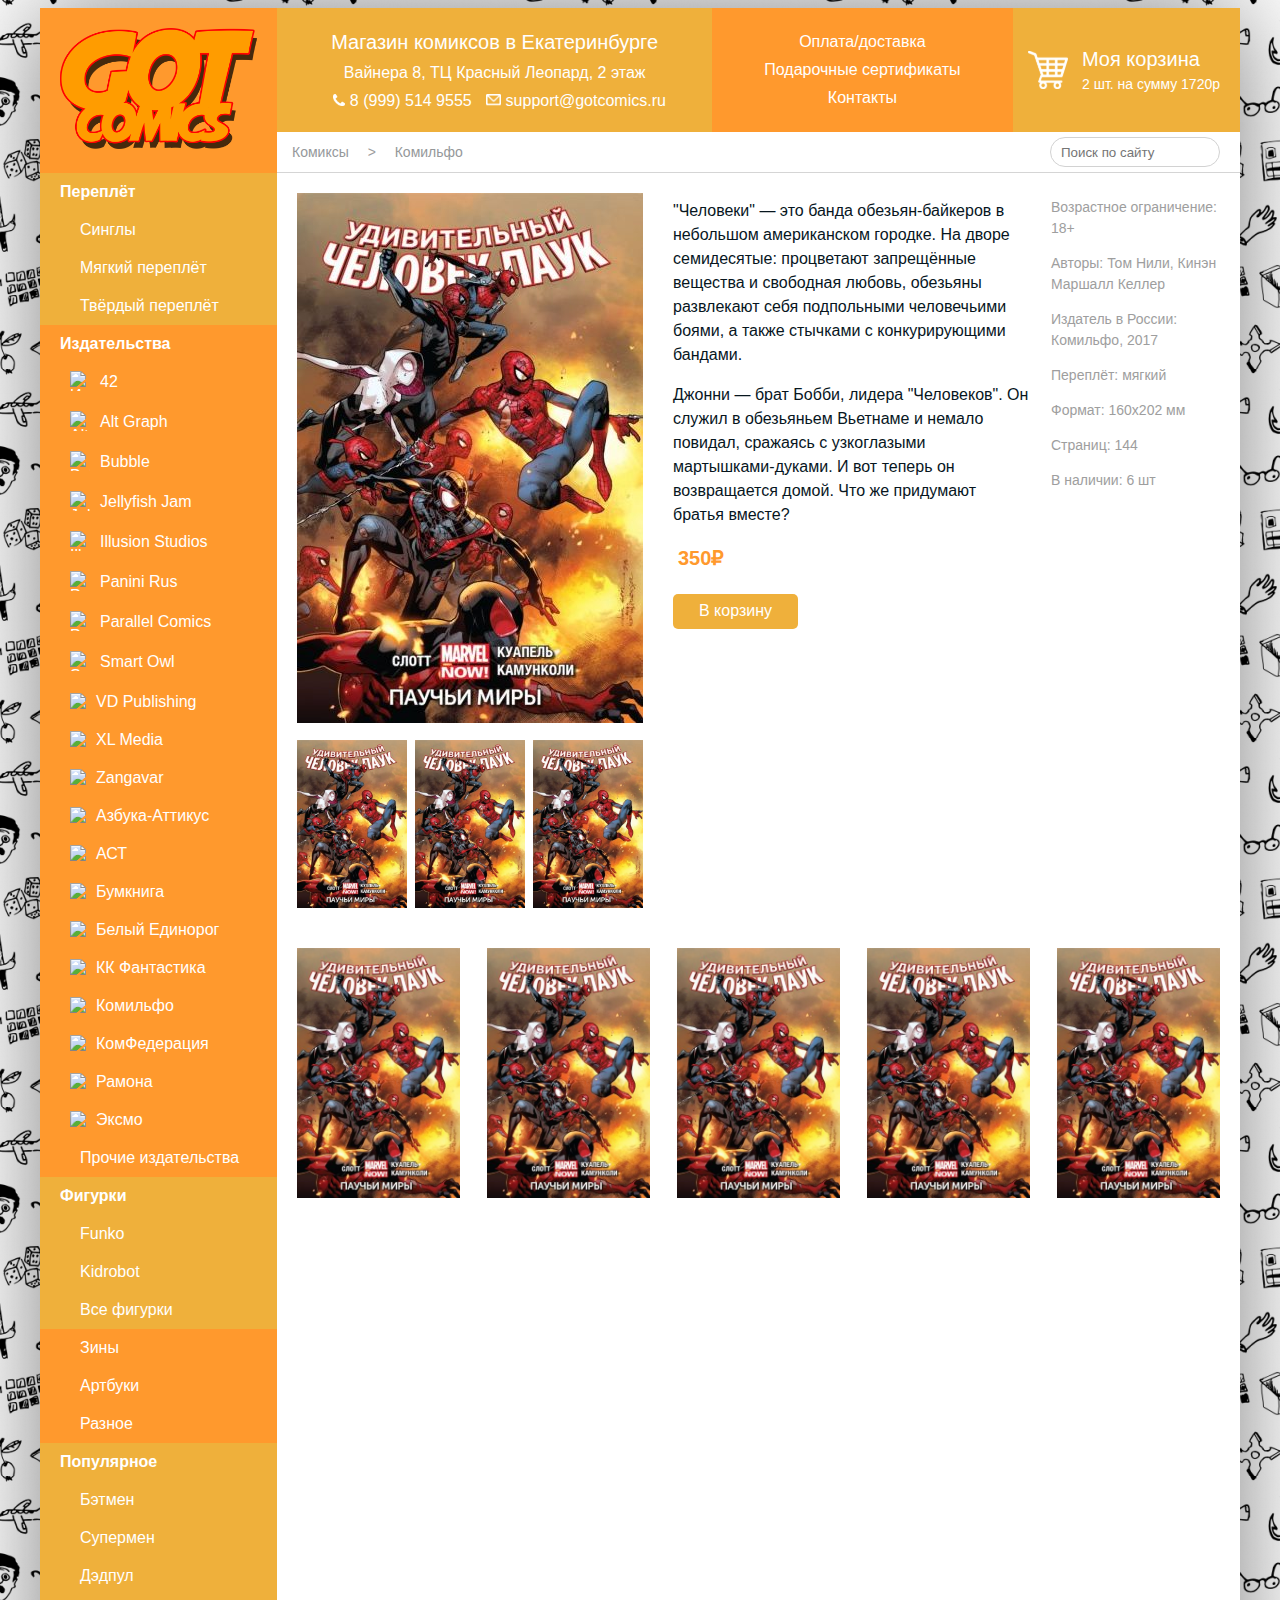
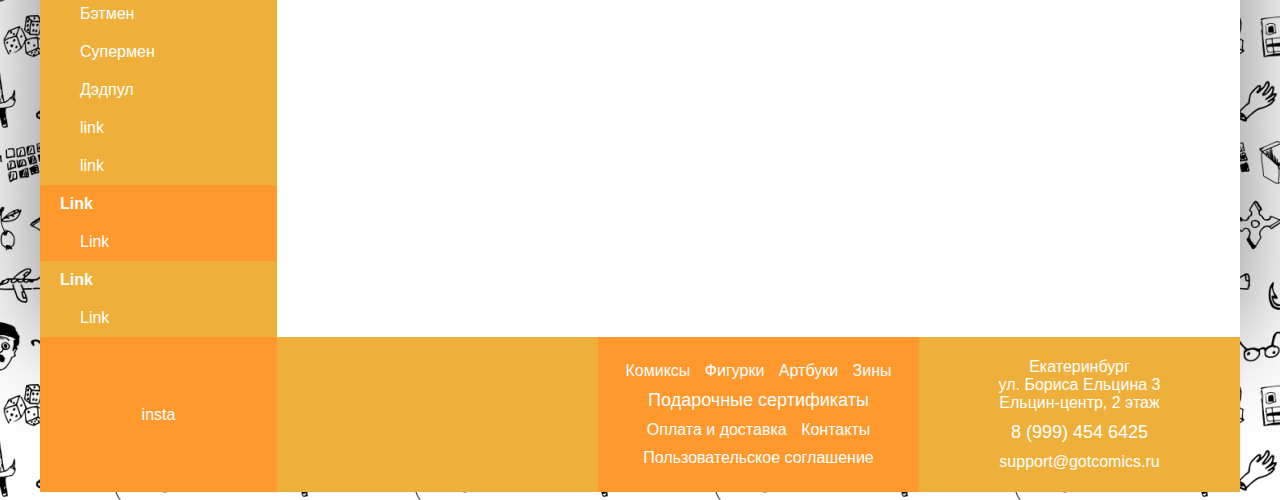
==== page.html @ 2397f57d "Product page, grid fixes, colors&font-styles fixes" ====
<!DOCTYPE html>
<html lang="ru">
<head>
  <meta charset="UTF-8">
  <meta name="viewport" content="width=device-width, initial-scale=1">
  <meta http-equiv="X-UA-Compatible" content="ie=edge">
  <title>Got Comics 📙 Магазин комиксов в Екатеринбурге</title>
  <link rel="stylesheet" href="css/normalize.min.css">
  <link rel="stylesheet" href="css/grid.css">
  <link rel="stylesheet" href="css/style.css">
  <link rel="stylesheet" href="css/product-page.css">
  <script type="text/javascript" src="https://vk.com/js/api/openapi.js?157"></script>
</head>
<body>

  <div class="container flex">
    
    <aside>

      <div class="logo dark center">
        <a href="">
          <img src="img/gcexplosion.png" alt="got comics">
        </a>
      </div>

      <div class="sidebar-menu">

        <nav class="light">
          <a class="first-sidebar-item"><span>Переплёт</span></a>
          <a href=""><span>Синглы</span></a>
          <a href=""><span>Мягкий переплёт</span></a>
          <a href=""><span>Твёрдый переплёт</span></a>
        </nav>
        
        <nav class="dark">
          <a class="first-sidebar-item"><span>Издательства</span></a>
          <a href=""><img src="img/publ/42.svg" alt="Издательство 42"><span>42</span></a>
          <a href=""><img src="img/publ/alt-graph.svg" alt="Alt Graph"><span>Alt Graph</span></a>
          <a href=""><img src="img/publ/bubble.svg" alt="Bubble"><span>Bubble</span></a>
          <a href=""><img src="img/publ/jellyfish-jam.svg" alt="Jellyfish Jam"><span>Jellyfish Jam</span></a>
          <a href=""><img src="img/publ/illusion-studios.svg" alt="Illusion studios"><span>Illusion Studios</span></a>
          <a href=""><img src="img/publ/panini-rus.svg" alt="Panini Rus"><span>Panini Rus</span></a>
          <a href=""><img src="img/publ/parallel-comics.svg" alt="Parallel Comics"><span>Parallel Comics</span></a>
          <a href=""><img src="img/publ/smart-owl.svg" alt="Smart Owl"><span>Smart Owl</span></a>
          <a href=""><img src="img/publ/vd.svg"><span>VD Publishing</span></a>
          <a href=""><img src="img/publ/xlmedia.svg"><span>XL Media</span></a>
          <a href=""><img src="img/publ/zangavar.svg"><span>Zangavar</span></a>
          <a href=""><img src="img/publ/azbuka.svg"><span>Азбука-Аттикус</span></a>
          <a href=""><img src="img/publ/ast.svg"><span>АСТ</span></a>
          <a href=""><img src="img/publ/bumkniga.svg"><span>Бумкнига</span></a>
          <a href=""><img src="img/publ/unicorn.svg"><span>Белый Единорог</span></a>
          <a href=""><img src="img/publ/kkf.svg"><span>КК Фантастика</span></a>
          <a href=""><img src="img/publ/komilfo.svg"><span>Комильфо</span></a>
          <a href=""><img src="img/publ/comfed.svg"><span>КомФедерация</span></a>
          <a href=""><img src="img/publ/ramona.svg"><span>Рамона</span></a>
          <a href=""><img src="img/publ/eksmo.svg"><span>Эксмо</span></a>
          <a href=""><img src=""><span>Прочие издательства</span></a>
        </nav>

        <nav class="light">
          <a class="first-sidebar-item"><span>Фигурки</span></a>
          <a href=""><span>Funko</span></a>
          <a href=""><span>Kidrobot</span></a>
          <a href=""><span>Все фигурки</span></a>
        </nav>
          
        <nav class="dark">
          <a class="first-sidebar-item1"><span>Зины</span></a>
          <a href=""><span>Артбуки</span></a>
          <a href=""><span>Разное</span></a>
        </nav>

        <nav class="light">
          <a class="first-sidebar-item"><span>Популярное</span></a>
          <a href=""><span>Бэтмен</span></a>
          <a href=""><span>Супермен</span></a>
          <a href=""><span>Дэдпул</span></a>
          <a href=""><span>Бэтмен</span></a>
          <a href=""><span>Супермен</span></a>
          <a href=""><span>Дэдпул</span></a>
          <a href=""><span>link</span></a>
          <a href=""><span>link</span></a>
        </nav>

        <nav class="dark">
          <a class="first-sidebar-item"><span>Link</span></a>
          <a href=""><span>Link</span></a>
        </nav>
        
        <nav class="light">
          <a class="first-sidebar-item"><span>Link</span></a>
          <a href=""><span>Link</span></a>
        </nav>

      </div>

    </aside>
    <!-- /sidebar -->

    <main>

      <div class="header flex">

        <div class="header-item flex light">
          <span>Магазин комиксов в Екатеринбурге</span>
          <span>
            <a href="">Вайнера 8, ТЦ Красный Леопард, 2 этаж</a>
          </span>
          <span>
            <a href="tel:+7-999-514-9555">
              <img src="img/icons/tel.png" alt="tel">
              8 (999) 514 9555
            </a>
            <a href="mailto:support@gotcomics.ru">
              <img src="img/icons/mail.png" alt="mail">
              support@gotcomics.ru
            </a>
          </span>
        </div>

        <div class="header-item flex dark">
          <span>
            <a href="">Оплата/доставка</a>
          </span>
          <span>
            <a href="">Подарочные сертификаты</a>
          </span>
          <span>
            <a href="">Контакты</a>
          </span>
        </div>

        <div class="header-item flex light cart">
          <a href="">
            <img src="img/icons/cart.svg" alt="Корзина">
            <p>
              <span>Моя корзина</span>
              <span>2 шт. на сумму 1720р</span>
            </p>
          </a>
        </div>

      </div>
      <!-- /menu -->

      <div class="breadcrumbs">

        <p><a href="#">Комиксы</a></p>
        <p>></p>
        <p><a href="#">Комильфо</a></p>
        <input class="search-form" type="search" placeholder="Поиск по сайту">

      </div>
      <!-- /breadcrumbs -->

      <div class="product-page flex">
        
        <div>

          <div>
            <img src="img/vbig4431-346x530.jpg" alt="Spider man">
          </div>

          <div class="preview flex">
            <img src="img/vbig4431-346x530.jpg" alt="">
            <img src="img/vbig4431-346x530.jpg" alt="">
            <img src="img/vbig4431-346x530.jpg" alt="">
          </div>


        </div>

        <div>

          <p>
            "Человеки" — это банда обезьян-байкеров в небольшом американском городке. На дворе семидесятые:
            процветают запрещённые вещества и свободная любовь, обезьяны развлекают себя подпольными
            человечьими боями, а также стычками с конкурирующими бандами.
          </p>
          <p>
            Джонни — брат Бобби, лидера "Человеков". Он служил в обезьяньем Вьетнаме и немало повидал,
            сражаясь с узкоглазыми мартышками-дуками. И вот теперь он возвращается домой. Что же
            придумают братья вместе?
          </p>

          <span class="price">350₽</span>

          <p>
            <a href="" class="addtocart">В корзину</a>
          </p>

        </div>

        <div class="parameters">

          <p>Возрастное ограничение: 18+</p>
          <p>Авторы: Том Нили, Кинэн Маршалл Келлер</p>
          <p>Издатель в России: Комильфо, 2017</p>
          <p>Переплёт: мягкий</p>
          <p>Формат: 160х202 мм</p>
          <p>Страниц: 144</p>
          <p>В наличии: 6 шт</p>
          </p>

        </div>

        <div class="recommended-products flex">
          <img src="img/vbig4431-346x530.jpg" alt="">
          <img src="img/vbig4431-346x530.jpg" alt="">
          <img src="img/vbig4431-346x530.jpg" alt="">
          <img src="img/vbig4431-346x530.jpg" alt="">
          <img src="img/vbig4431-346x530.jpg" alt="">
        </div>
        <!-- /recommended products -->

      </div>
      <!-- /product-page -->
      
    </main>
    <!-- /content -->

  </div>
  <!-- /container -->

  <footer class="flex">
  
    <div class="dark">
      
      insta

    </div>

    <div class="light">

      <!-- VK Widget -->
      <div id="vk_groups"></div>
      <script type="text/javascript">
      VK.Widgets.Group("vk_groups", {mode: 3, width: "315", color1: 'EFB03B', color2: 'FFFFFF', color3: 'FFFFFF'}, 61616920);
      </script>

    </div>

    <div class="dark">
      <p>
        <a href="">Комиксы</a>
        <a href="">Фигурки</a>
        <a href="">Артбуки</a>
        <a href="">Зины</a>
        <a href="" class="accent-link">Подарочные сертификаты</a>
        <a href="">Оплата и доставка</a>
        <a href="">Контакты</a>
        <a href="">Пользовательское соглашение</a>
      </p>
    </div>

    <div class="light">
      <p>
        <a href="">
          Екатеринбург<br>
          ул. Бориса Ельцина 3<br>
          Ельцин-центр, 2 этаж
        </a>
        <a href="" class="accent-link">8 (999) 454 6425</a>
        <a href="">support@gotcomics.ru</a>
      </p>
    </div>
  
  </footer>

  <script src="js/scripts.js"></script>

  <!-- vk chat 
  <div id="vk_community_messages"></div>-->

</body>
</html>

<!--
  TODO:
    - !!! aside последний блок сделать на всю высоту, чтобы не было белой дырки
    - сделать спрайты для иконок
    - перевести иконки в png или попробовать ужать svg
-->
---- css/grid.css ----
.flex { display: flex; }

.center { text-align: center; }

.container {
  margin: auto;
  flex-direction: column;
}

aside { flex: 1; }

.sidebar-menu { display: none; }

nav img {
  max-width: 20px;
  max-height: 20px;
  vertical-align: middle;
  position: relative;
  left: 30px;
  top: -2px;
}

.sidebar-menu nav,
.sidebar-menu a {
  display: block;
  width: 100%;
}

.sidebar-menu a { padding: 10px 0; }

.sidebar-menu span { margin-left: 40px; }
.first-sidebar-item span { margin-left: 20px; }

main { flex: 5; }

.logo {
  flex: 1;
  margin: auto;
}

.logo img {
  width: 197px;
  padding: 20px;
}

.header {
  justify-content: center;
  flex-wrap: wrap;
  min-height: 124px;
  align-items: stretch;
  align-content: stretch;
  flex-direction: column;
}

.header-item {
  justify-content: center;
  align-items: center;
  text-align: left;
  padding: 15px;
  flex-direction: column;
}

.header div:first-child { flex: 3; }
.header div:nth-child(2) { flex: 2; }

.header span img { padding-left: 10px; }

.header-item span { display: block; }

.header-item:first-child span:first-child { font-size: 20px; }

.cart img { padding-right: 5px; width: 40px; }

.cart p { display: inline-block; }

.cart span { display: block; }
.cart span:first-child { font-size: 20px; }
.cart span:last-child { font-size: 14px; }

.breadcrumbs,
.pagination {
  display: inline-block;
  height: 40px;
  width: 100%;
  font-size: 14px;
}

.breadcrumbs-active {
  padding: 5px 10px;
  border-radius: 6px;
}

.breadcrumbs p,
.pagination p {
  font-size: 14px;
  padding-left: 15px;
  display: inline-block;
  margin-top: 12px;
}

.breadcrumbs a,
.pagination a { font-size: 14px; }

.search-form {
  flex: 1;
  width: 170px;
  height: 30px;
  float: right;
  margin: 5px 20px 5px 0;
  padding: 10px;
  color: var(--color-gray);
  border: 1px solid #D2D2D2;
  border-radius: 50px;
}

.products-row {
  justify-content: space-around;
  flex-wrap: wrap;
}

.pagination { margin-bottom: 25px; }

.product {
  width: 150px;
  min-height: 345px;
  margin: 25px 10px 20px;;
  text-align: center;
}

.product img {
  width: 150px;
  border-radius: 6px;
}

.product p {
  padding: 5px;
  margin: 5px;
}

.price {
  display: block;
  margin: 5px;
}

.addtocart {
  display: inline-block;
  width: 125px;
  height: 35px;
  border-radius: 5px;
  line-height: 33px;
  margin: 5px 0 10px;
  text-align: center;
}

.addtocart:active {
  position: relative;
  top: 3px;
}

footer {
  margin: auto;
  width: 100%;
  flex-direction: column;
}

footer div {
  min-height: 90px;
  align-items: center;
  display: flex;
  justify-content: center;
  text-align: center;
  font-size: 16px;
}

footer div { flex: 1; }

footer p a,
.header span { margin: 5px; }

footer a {
  display: inline-block;
  text-align: center;
}

.recommended-products {
  display: none;
}


@media screen and (min-width: 1200px) {

  .container { width: 1200px; }
  footer { width: 1200px; }

  .recommended-products {
    flex-direction: row;
    display: flex;
  }

}

@media screen and (min-width: 900px) {

  .container {
    flex-direction: row;
    justify-content: space-around;
  }

  .sidebar-menu {
    display: flex;
    flex-wrap: wrap;
  }

  .header { flex-direction: row; }

  footer { flex-direction: row; }

  footer div:first-child {
    width: 237px;
    flex: none;
  }

}
---- css/style.css ----
a,
span,
img { transition: .2s; }

:root {
  --color-black: #07161e;
  --color-red: #ff5d30;
  --color-orange: #ff992d;
  --color-yellow: #efb03b;
  --color-white: #fff;
  --color-gray: #9E9E9E;
  --color-green: #00e04d;
}

body {
  font-family: 'PT Sans', sans-serif;
  font-size: 16px;
  background-color: #fff;
  background: url(../img/gc-icons.png) center top repeat;
  color: var(--color-black);
}

a {
  text-decoration: none;
  color: #fff;
}

.light { background: var(--color-yellow); }
.dark { background: var(--color-orange); }

.light,
.dark { color: var(--color-white); }

.accent-link {
  font-size: 18px;
  display: block;
}

.container {
  -webkit-box-shadow: 0px 0px 100px 0px rgba(0,0,0,0.5);
  -moz-box-shadow: 0px 0px 100px 0px rgba(0,0,0,0.5);
  box-shadow: 0px 0px 100px 0px rgba(0,0,0,0.5);
  background: var(--color-white);
}

.logo a:hover { -webkit-filter: hue-rotate(90deg); }

.breadcrumbs { border-bottom: 1px solid #D5D5D5; }

.breadcrumbs,
.pagination { color: var(--color-gray); }

.breadcrumbs-active {
  color: #fff !important;
  background-color: var(--color-orange);
}

.sidebar-menu a:hover { background-color: var(--color-red); }

.breadcrumbs a,
.pagination a { color: #95989A; }

.breadcrumbs a:hover,
.pagination a:hover { color: #747880; }

.first-sidebar-item {
  color: var(--color-white);
  font-weight: bold;
}

.product:hover img { -webkit-filter: saturate(150%); }

.price {
  font-size: 20px;
  font-weight: bold;
  color: var(--color-orange);
}

.product p { color: #3E3E3E; }

.addtocart { background-color: var(--color-yellow); }
.addtocart:hover { background-color: var(--color-red); }
.addtocart:active { background-color: var(--color-orange); }

footer { background-color: var(--color-white); }

.header span a:hover,
.header p:hover,
footer a:hover { text-decoration: underline; }

/*
  TODO:
    - снять транзишны со всего
      и навесить на отдельные элементы,
      ибо пиздец пидорасит страницу при загрузке
*/
---- css/product-page.css ----
.product-page {
  flex-direction: row;
  justify-content: space-around;
  flex-wrap: wrap;
}

.product-page div {
  flex: 1;
  justify-content: space-between;
  margin: 10px;
  line-height: 1.5;
}

.product-page div:nth-child(2) { flex: 2; }

.preview {
  
}

.preview img {
  max-width: 110px;
  max-height: 175px;
}

.parameters {
  color: var(--color-gray);
  font-size: 14px;
}



.recommended-products img {
  max-width: 200px;
  max-height: 250px;
  margin: 10px;
}
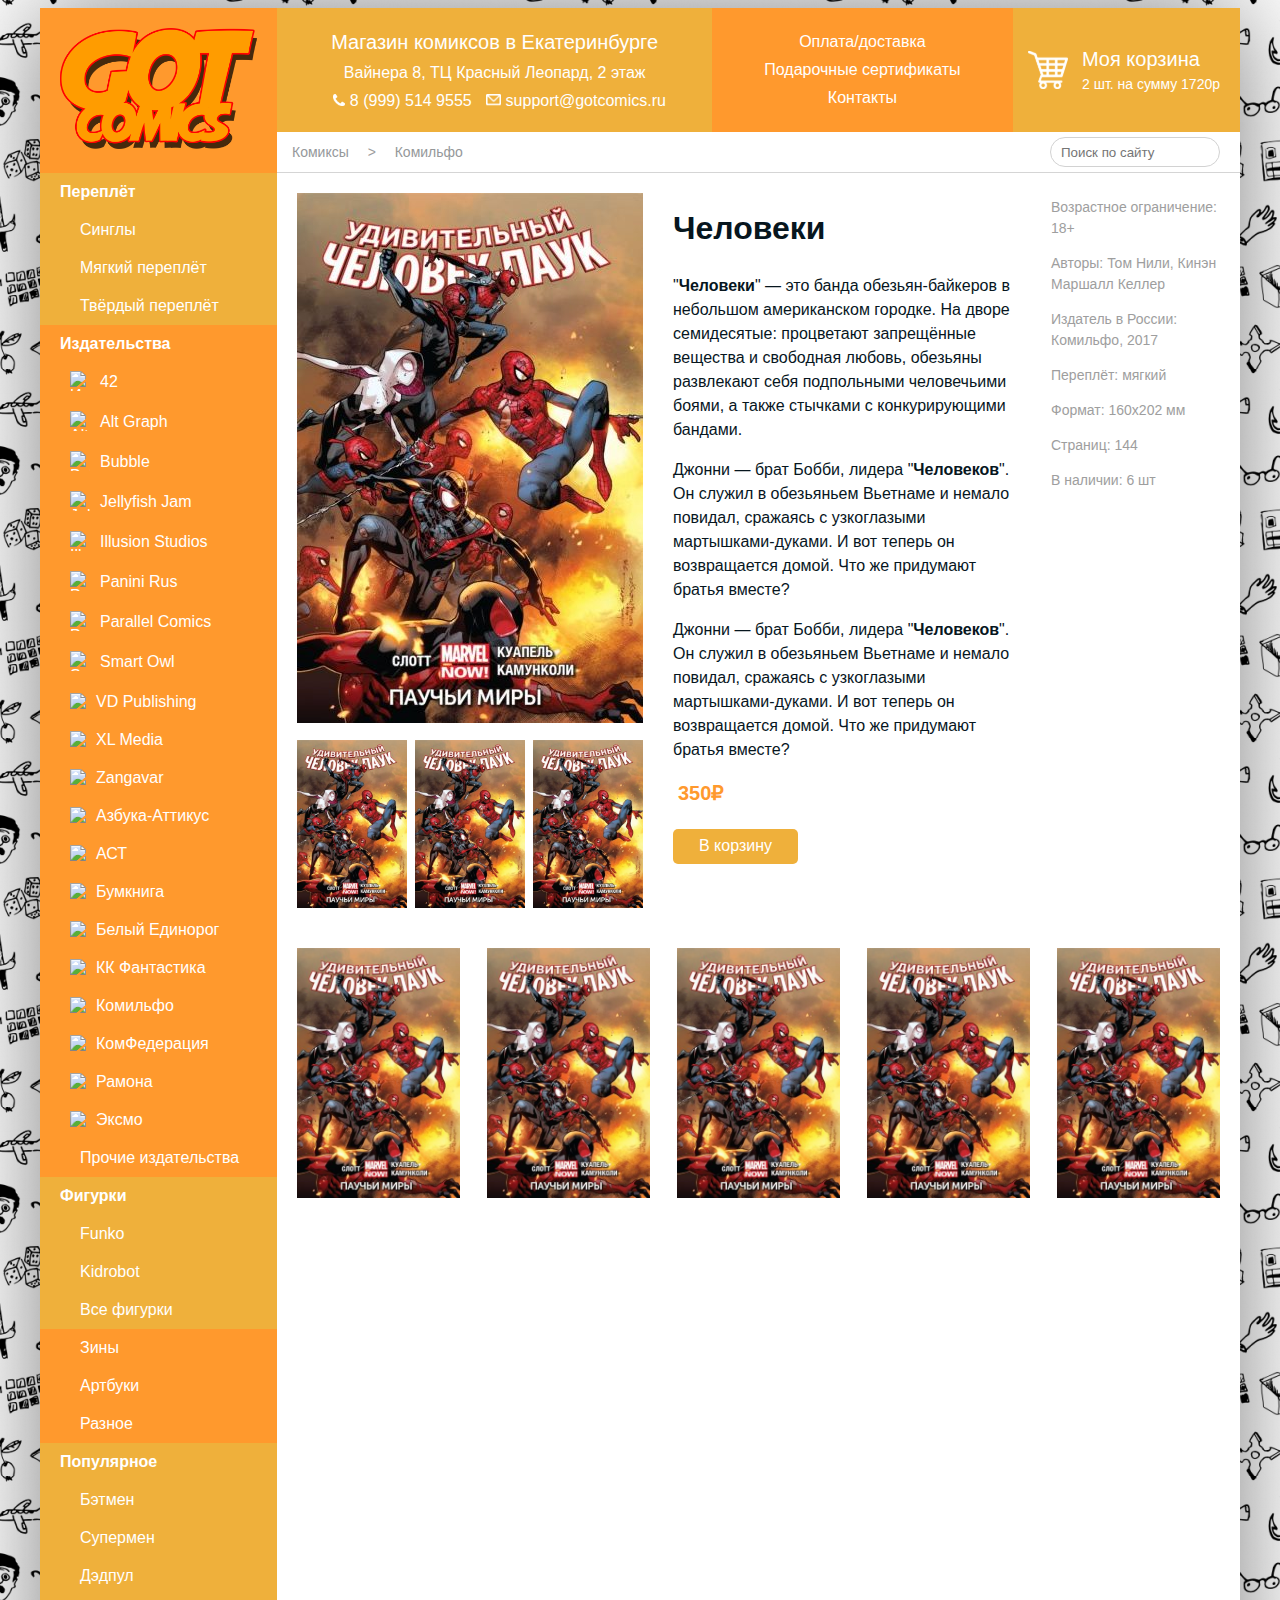
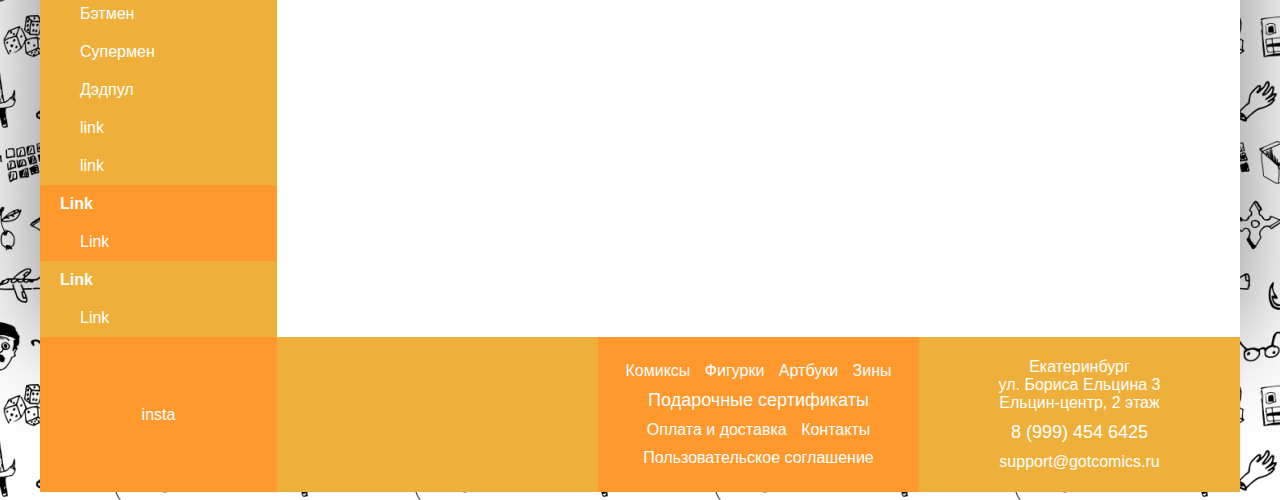
==== commit c03d1954: "linked pages + fixes" ====
--- a/page.html
+++ b/page.html
@@ -18,7 +18,7 @@
     <aside>
 
       <div class="logo dark center">
-        <a href="">
+        <a href="index.html">
           <img src="img/gcexplosion.png" alt="got comics">
         </a>
       </div>
@@ -172,15 +172,22 @@
 
         <div>
 
-          <p>
-            "Человеки" — это банда обезьян-байкеров в небольшом американском городке. На дворе семидесятые:
-            процветают запрещённые вещества и свободная любовь, обезьяны развлекают себя подпольными
-            человечьими боями, а также стычками с конкурирующими бандами.
-          </p>
-          <p>
-            Джонни — брат Бобби, лидера "Человеков". Он служил в обезьяньем Вьетнаме и немало повидал,
-            сражаясь с узкоглазыми мартышками-дуками. И вот теперь он возвращается домой. Что же
-            придумают братья вместе?
+          <h1>Человеки</h1>
+          <p>
+            "<span class="bold">Человеки</span>" — это банда обезьян-байкеров в небольшом американском городке.
+            На дворе семидесятые: процветают запрещённые вещества и свободная любовь, обезьяны развлекают
+            себя подпольными человечьими боями, а также стычками с конкурирующими бандами.
+          </p>
+          <p>
+            Джонни — брат Бобби, лидера "<span class="bold">Человеков</span>". Он служил в обезьяньем Вьетнаме
+            и немало повидал, сражаясь с узкоглазыми мартышками-дуками. И вот теперь он возвращается домой.
+            Что же придумают братья вместе?
+          </p>
+
+          <p>
+            Джонни — брат Бобби, лидера "<span class="bold">Человеков</span>". Он служил в обезьяньем Вьетнаме
+            и немало повидал, сражаясь с узкоглазыми мартышками-дуками. И вот теперь он возвращается домой.
+            Что же придумают братья вместе?
           </p>
 
           <span class="price">350₽</span>
@@ -192,7 +199,6 @@
         </div>
 
         <div class="parameters">
-
           <p>Возрастное ограничение: 18+</p>
           <p>Авторы: Том Нили, Кинэн Маршалл Келлер</p>
           <p>Издатель в России: Комильфо, 2017</p>
@@ -280,4 +286,5 @@
     - !!! aside последний блок сделать на всю высоту, чтобы не было белой дырки
     - сделать спрайты для иконок
     - перевести иконки в png или попробовать ужать svg
+    - fix: в хедере центрирование части с "оплата... сертификаты..."
 -->
--- a/css/style.css
+++ b/css/style.css
@@ -35,6 +35,8 @@
   font-size: 18px;
   display: block;
 }
+
+.bold { font-weight: bold; }
 
 .container {
   -webkit-box-shadow: 0px 0px 100px 0px rgba(0,0,0,0.5);
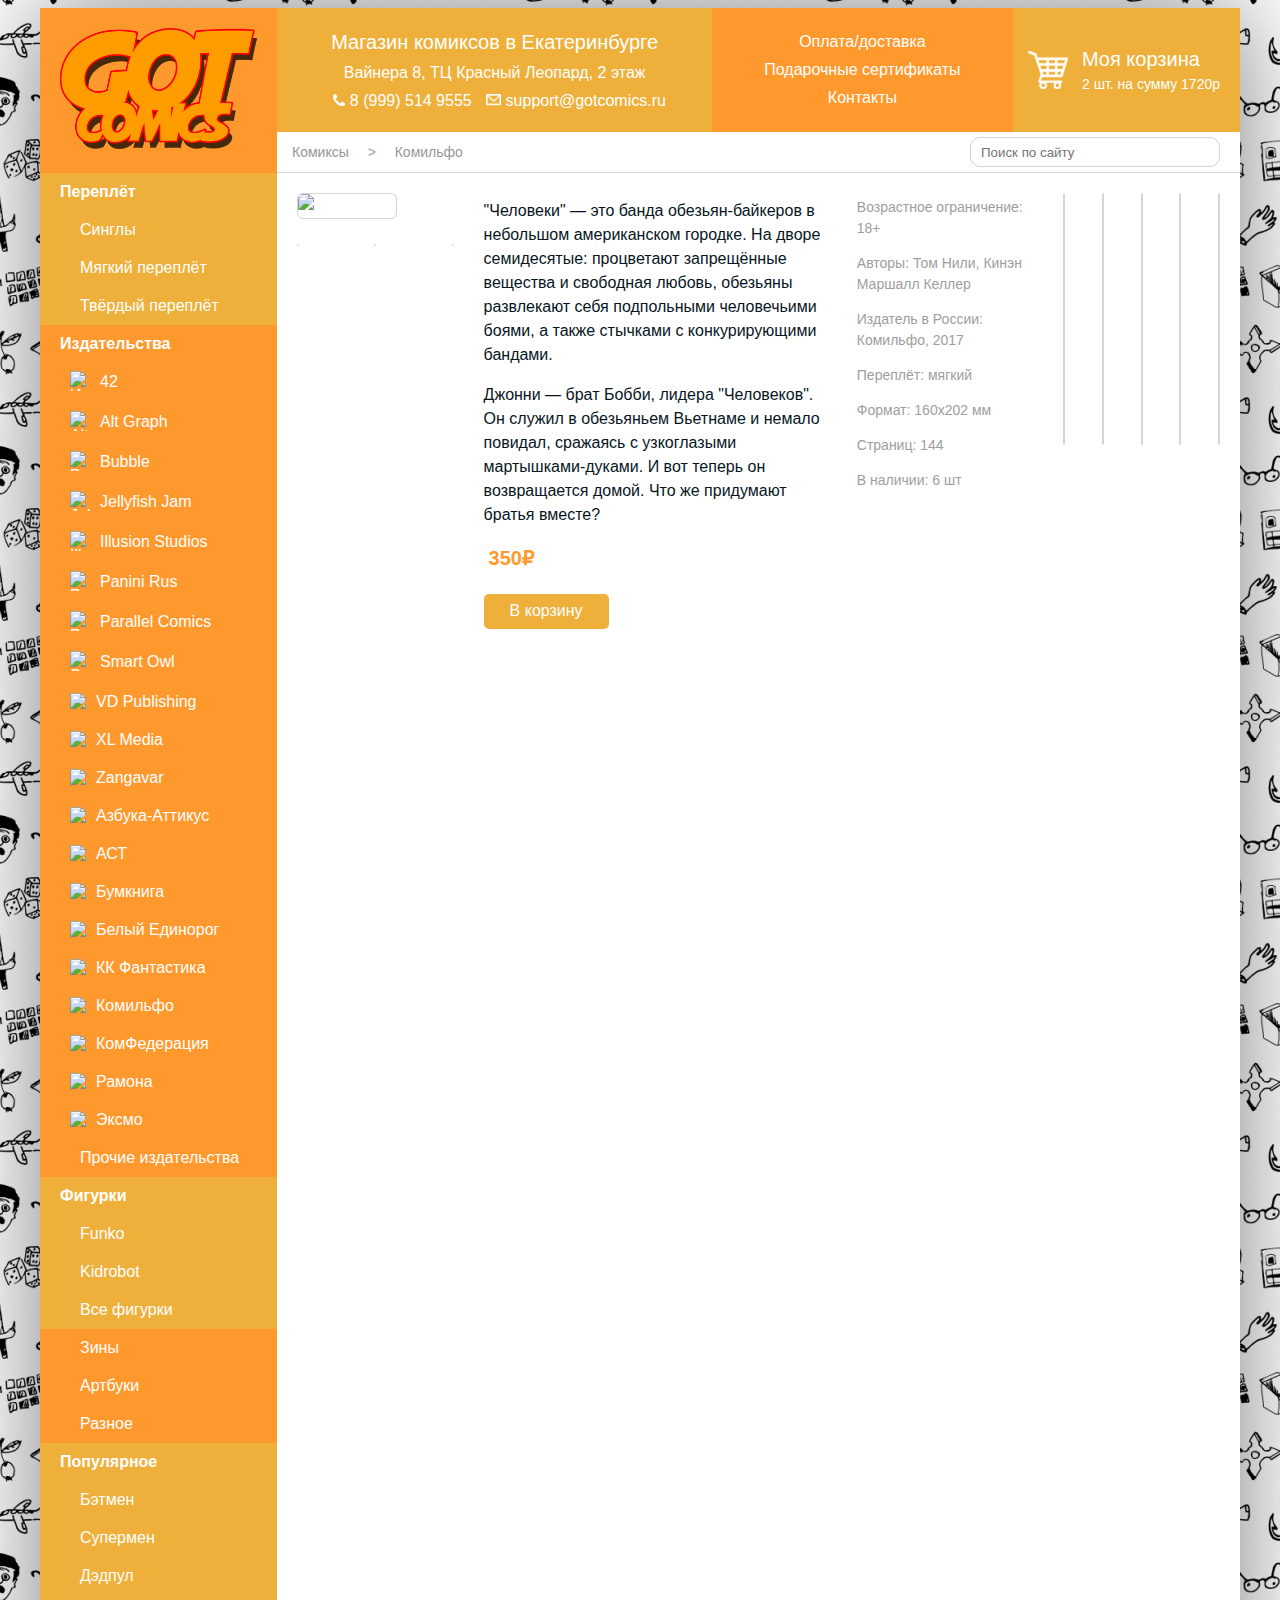
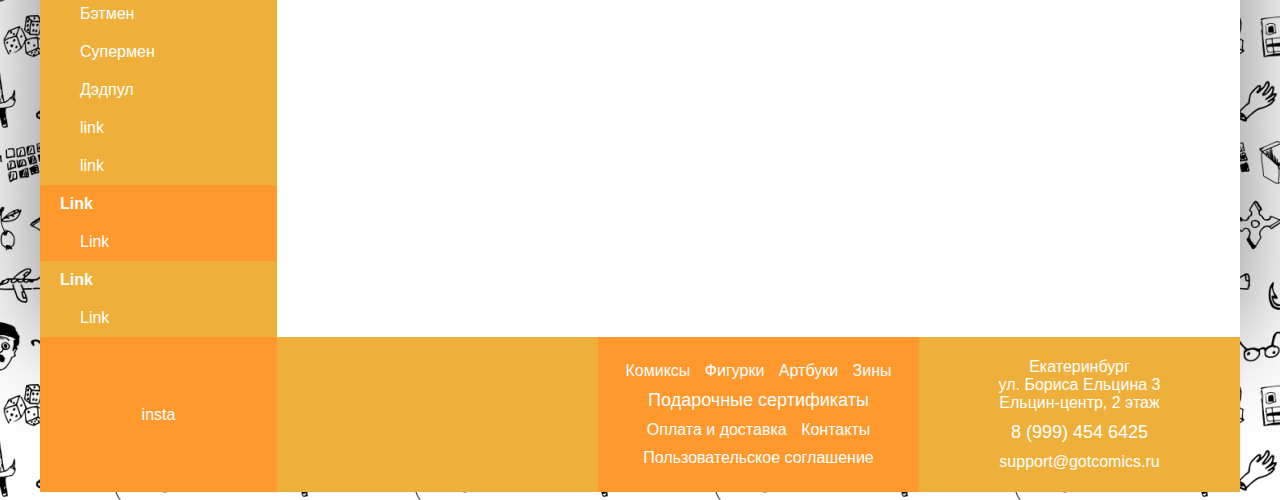
==== commit 2465d07e: "new icons, style fixes, links added" ====
--- a/page.html
+++ b/page.html
@@ -158,36 +158,30 @@
         <div>
 
           <div>
-            <img src="img/vbig4431-346x530.jpg" alt="Spider man">
+            <a href="">
+              <img src="img/products/vbig4431-346x530.jpg" alt="Spider man">
+            </a>
           </div>
 
           <div class="preview flex">
-            <img src="img/vbig4431-346x530.jpg" alt="">
-            <img src="img/vbig4431-346x530.jpg" alt="">
-            <img src="img/vbig4431-346x530.jpg" alt="">
+            <a href=""><img src="img/products/vbig4431-346x530.jpg" alt=""></a>
+            <a href=""><img src="img/products/vbig4431-346x530.jpg" alt=""></a>
+            <a href=""><img src="img/products/vbig4431-346x530.jpg" alt=""></a>
           </div>
 
-
         </div>
 
         <div>
 
-          <h1>Человеки</h1>
           <p>
-            "<span class="bold">Человеки</span>" — это банда обезьян-байкеров в небольшом американском городке.
-            На дворе семидесятые: процветают запрещённые вещества и свободная любовь, обезьяны развлекают
-            себя подпольными человечьими боями, а также стычками с конкурирующими бандами.
+            "Человеки" — это банда обезьян-байкеров в небольшом американском городке. На дворе семидесятые:
+            процветают запрещённые вещества и свободная любовь, обезьяны развлекают себя подпольными
+            человечьими боями, а также стычками с конкурирующими бандами.
           </p>
           <p>
-            Джонни — брат Бобби, лидера "<span class="bold">Человеков</span>". Он служил в обезьяньем Вьетнаме
-            и немало повидал, сражаясь с узкоглазыми мартышками-дуками. И вот теперь он возвращается домой.
-            Что же придумают братья вместе?
-          </p>
-
-          <p>
-            Джонни — брат Бобби, лидера "<span class="bold">Человеков</span>". Он служил в обезьяньем Вьетнаме
-            и немало повидал, сражаясь с узкоглазыми мартышками-дуками. И вот теперь он возвращается домой.
-            Что же придумают братья вместе?
+            Джонни — брат Бобби, лидера "Человеков". Он служил в обезьяньем Вьетнаме и немало повидал,
+            сражаясь с узкоглазыми мартышками-дуками. И вот теперь он возвращается домой. Что же
+            придумают братья вместе?
           </p>
 
           <span class="price">350₽</span>
@@ -199,6 +193,7 @@
         </div>
 
         <div class="parameters">
+
           <p>Возрастное ограничение: 18+</p>
           <p>Авторы: Том Нили, Кинэн Маршалл Келлер</p>
           <p>Издатель в России: Комильфо, 2017</p>
@@ -211,11 +206,11 @@
         </div>
 
         <div class="recommended-products flex">
-          <img src="img/vbig4431-346x530.jpg" alt="">
-          <img src="img/vbig4431-346x530.jpg" alt="">
-          <img src="img/vbig4431-346x530.jpg" alt="">
-          <img src="img/vbig4431-346x530.jpg" alt="">
-          <img src="img/vbig4431-346x530.jpg" alt="">
+          <img src="img/products/vbig4431-346x530.jpg" alt="">
+          <img src="img/products/vbig4431-346x530.jpg" alt="">
+          <img src="img/products/vbig4431-346x530.jpg" alt="">
+          <img src="img/products/vbig4431-346x530.jpg" alt="">
+          <img src="img/products/vbig4431-346x530.jpg" alt="">
         </div>
         <!-- /recommended products -->
 
@@ -286,5 +281,4 @@
     - !!! aside последний блок сделать на всю высоту, чтобы не было белой дырки
     - сделать спрайты для иконок
     - перевести иконки в png или попробовать ужать svg
-    - fix: в хедере центрирование части с "оплата... сертификаты..."
 -->
--- a/css/grid.css
+++ b/css/grid.css
@@ -63,7 +63,7 @@
 .header div:first-child { flex: 3; }
 .header div:nth-child(2) { flex: 2; }
 
-.header span img { padding-left: 10px; }
+.header span img { padding-left: 10px; max-height: 14px; }
 
 .header-item span { display: block; }
 
@@ -103,14 +103,14 @@
 
 .search-form {
   flex: 1;
-  width: 170px;
+  width: 250px;
   height: 30px;
   float: right;
   margin: 5px 20px 5px 0;
   padding: 10px;
   color: var(--color-gray);
   border: 1px solid #D2D2D2;
-  border-radius: 50px;
+  border-radius: 10px;
 }
 
 .products-row {
@@ -123,14 +123,14 @@
 .product {
   width: 150px;
   min-height: 345px;
-  margin: 25px 10px 20px;;
-  text-align: center;
-}
-
-.product img {
-  width: 150px;
-  border-radius: 6px;
-}
+  margin: 20px 10px 20px;;
+  text-align: center;
+}
+
+.product img,
+.product-page img { border-radius: 6px; }
+
+.product img { width: 150px; }
 
 .product p {
   padding: 5px;
--- a/css/style.css
+++ b/css/style.css
@@ -1,6 +1,6 @@
 a,
 span,
-img { transition: .2s; }
+img { transition: .15s; }
 
 :root {
   --color-black: #07161e;
@@ -70,7 +70,11 @@
   font-weight: bold;
 }
 
-.product:hover img { -webkit-filter: saturate(150%); }
+.product img,
+.product-page img { border: 1px solid #D5D5D5 }
+
+.product:hover img,
+.product-page img:hover { -webkit-filter: saturate(150%); }
 
 .price {
   font-size: 20px;
@@ -92,7 +96,5 @@
 
 /*
   TODO:
-    - снять транзишны со всего
-      и навесить на отдельные элементы,
-      ибо пиздец пидорасит страницу при загрузке
+    - сатурэйт сделать классом и навесить на все img
 */
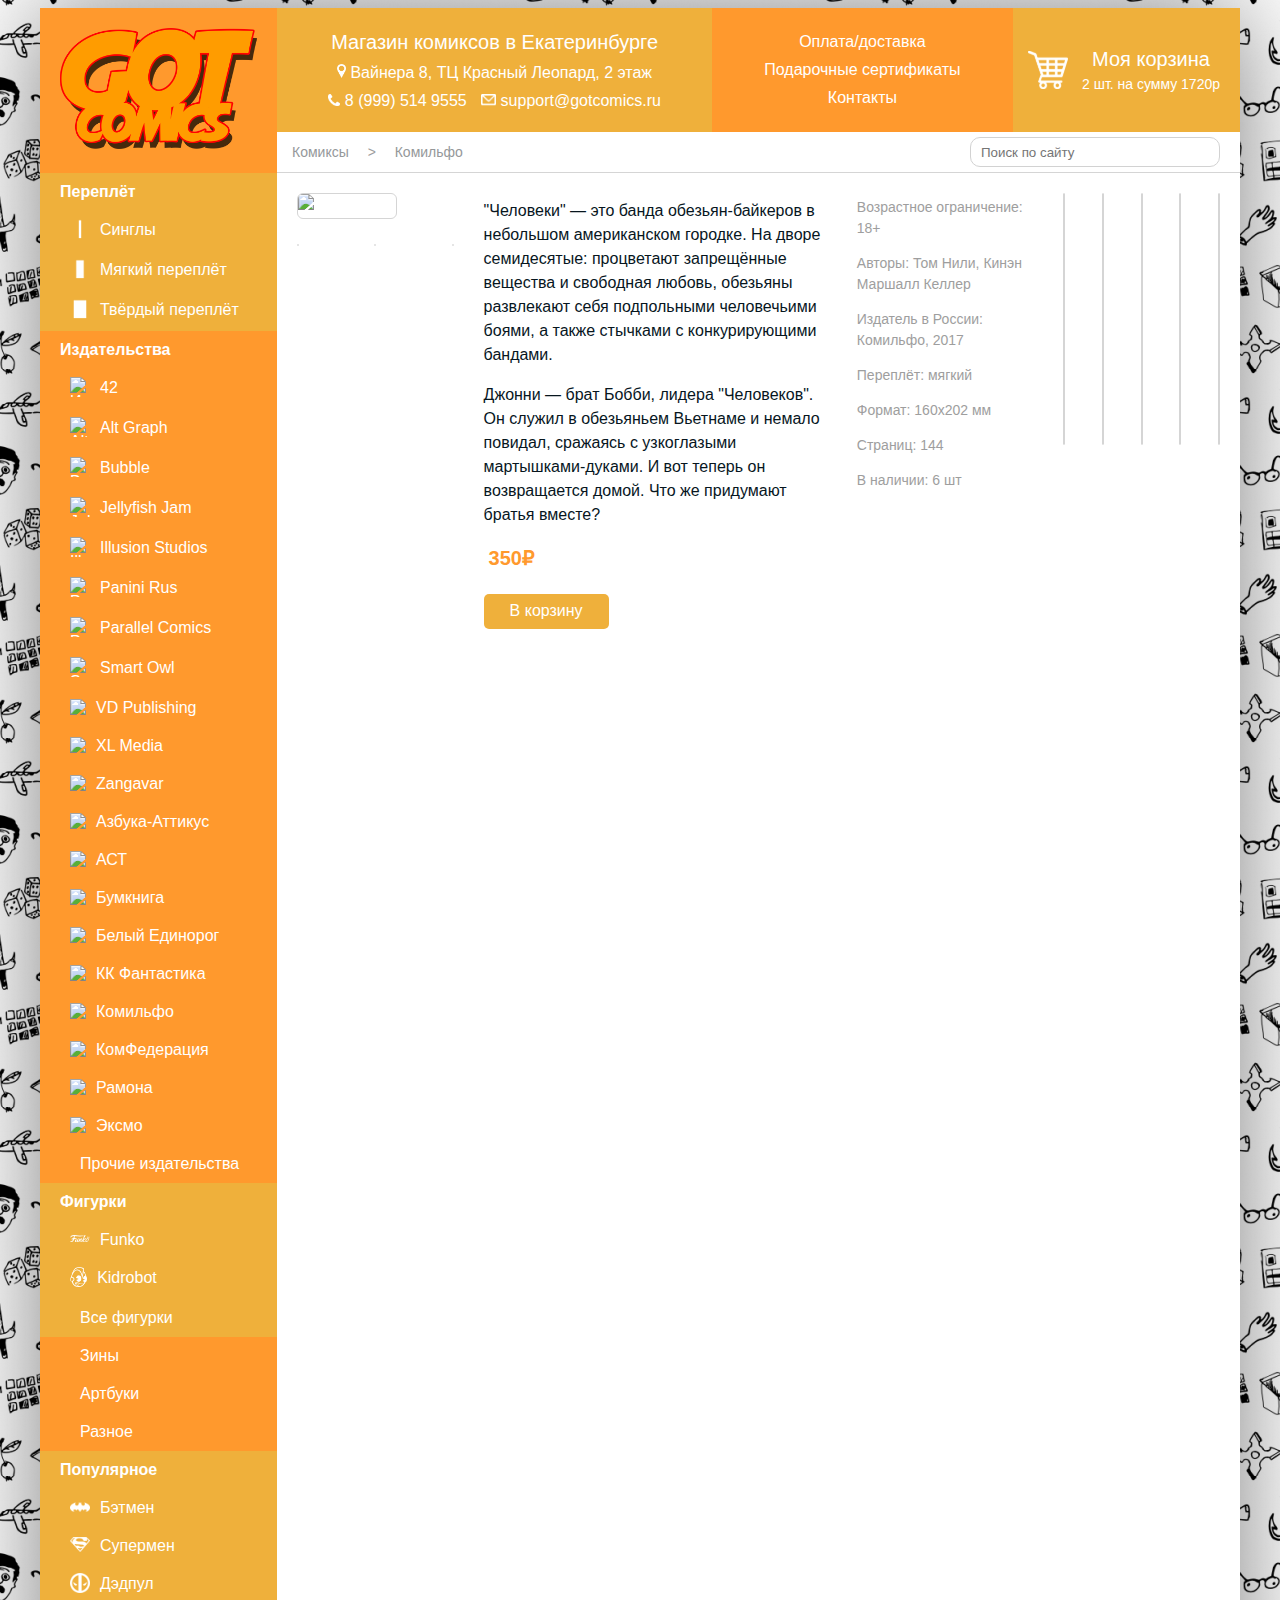
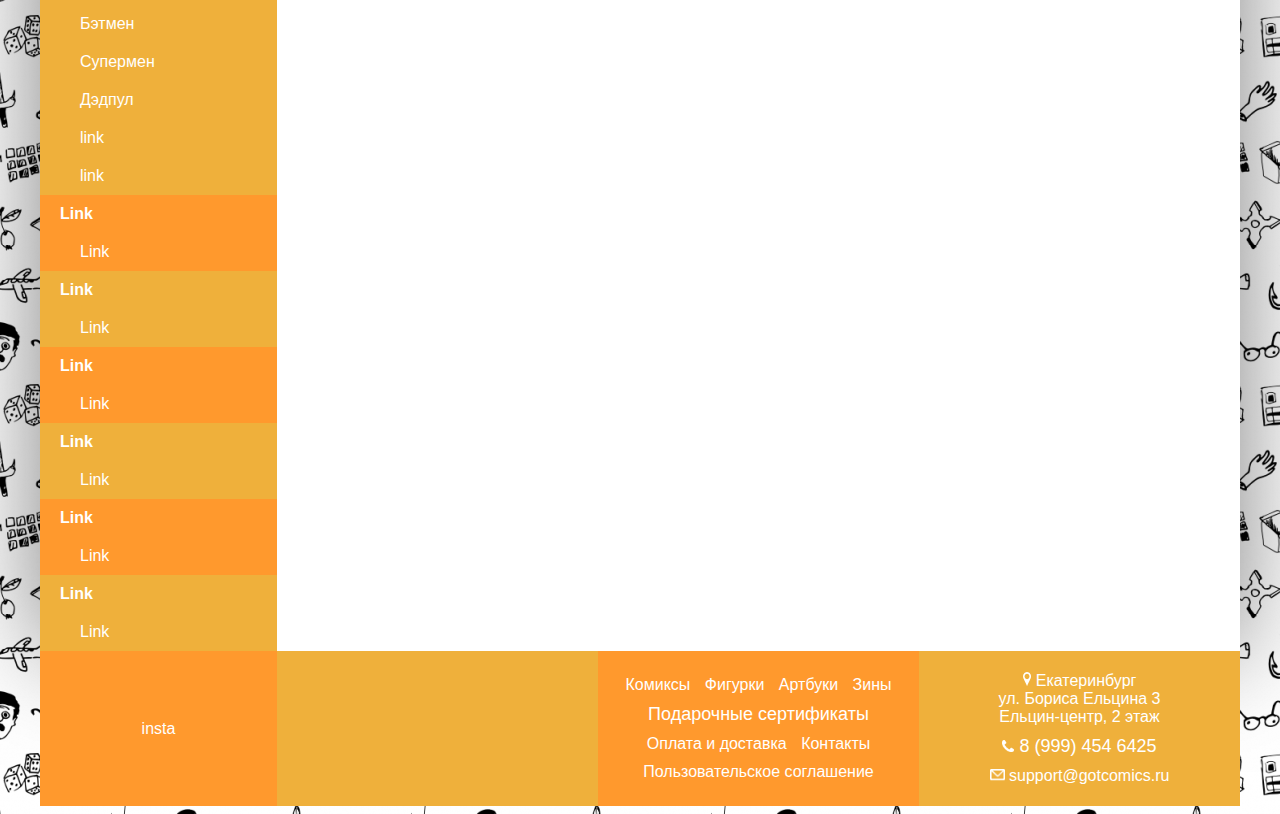
==== commit b22b98b7: "--var-white fix, footer icons, mobile align fix" ====
--- a/page.html
+++ b/page.html
@@ -27,9 +27,9 @@
 
         <nav class="light">
           <a class="first-sidebar-item"><span>Переплёт</span></a>
-          <a href=""><span>Синглы</span></a>
-          <a href=""><span>Мягкий переплёт</span></a>
-          <a href=""><span>Твёрдый переплёт</span></a>
+          <a href=""><img src="img/icons/single.png"><span>Синглы</span></a>
+          <a href=""><img src="img/icons/tpb.png"><span>Мягкий переплёт</span></a>
+          <a href=""><img src="img/icons/hc.png"><span>Твёрдый переплёт</span></a>
         </nav>
         
         <nav class="dark">
@@ -59,8 +59,8 @@
 
         <nav class="light">
           <a class="first-sidebar-item"><span>Фигурки</span></a>
-          <a href=""><span>Funko</span></a>
-          <a href=""><span>Kidrobot</span></a>
+          <a href=""><img src="img/publ/funko.png"><span>Funko</span></a>
+          <a href=""><img src="img/publ/kidrobot.png"><span>Kidrobot</span></a>
           <a href=""><span>Все фигурки</span></a>
         </nav>
           
@@ -72,9 +72,9 @@
 
         <nav class="light">
           <a class="first-sidebar-item"><span>Популярное</span></a>
-          <a href=""><span>Бэтмен</span></a>
-          <a href=""><span>Супермен</span></a>
-          <a href=""><span>Дэдпул</span></a>
+          <a href=""><img src="img/publ/batman.png"><span>Бэтмен</span></a>
+          <a href=""><img src="img/publ/superman.png"><span>Супермен</span></a>
+          <a href=""><img src="img/publ/deadpool.png"><span>Дэдпул</span></a>
           <a href=""><span>Бэтмен</span></a>
           <a href=""><span>Супермен</span></a>
           <a href=""><span>Дэдпул</span></a>
@@ -92,6 +92,26 @@
           <a href=""><span>Link</span></a>
         </nav>
 
+        <nav class="dark">
+          <a class="first-sidebar-item"><span>Link</span></a>
+          <a href=""><span>Link</span></a>
+        </nav>
+        
+        <nav class="light">
+          <a class="first-sidebar-item"><span>Link</span></a>
+          <a href=""><span>Link</span></a>
+        </nav>
+        
+        <nav class="dark">
+          <a class="first-sidebar-item"><span>Link</span></a>
+          <a href=""><span>Link</span></a>
+        </nav>
+        
+        <nav class="light">
+          <a class="first-sidebar-item"><span>Link</span></a>
+          <a href=""><span>Link</span></a>
+        </nav>
+
       </div>
 
     </aside>
@@ -104,17 +124,14 @@
         <div class="header-item flex light">
           <span>Магазин комиксов в Екатеринбурге</span>
           <span>
+            <img src="img/icons/map.png" alt="Map">
             <a href="">Вайнера 8, ТЦ Красный Леопард, 2 этаж</a>
           </span>
           <span>
-            <a href="tel:+7-999-514-9555">
-              <img src="img/icons/tel.png" alt="tel">
-              8 (999) 514 9555
-            </a>
-            <a href="mailto:support@gotcomics.ru">
-              <img src="img/icons/mail.png" alt="mail">
-              support@gotcomics.ru
-            </a>
+            <img src="img/icons/tel.png" alt="tel">
+            <a href="tel:+7-999-514-9555">8 (999) 514 9555</a>
+            <img src="img/icons/mail.png" alt="mail">
+            <a href="mailto:support@gotcomics.ru">support@gotcomics.ru</a>
           </span>
         </div>
 
@@ -257,12 +274,12 @@
     <div class="light">
       <p>
         <a href="">
-          Екатеринбург<br>
+          <img src="img/icons/map.png" alt="Map"> Екатеринбург<br>
           ул. Бориса Ельцина 3<br>
           Ельцин-центр, 2 этаж
         </a>
-        <a href="" class="accent-link">8 (999) 454 6425</a>
-        <a href="">support@gotcomics.ru</a>
+        <a href="" class="accent-link"><img src="img/icons/tel.png" alt="tel"> 8 (999) 454 6425</a>
+        <a href=""><img src="img/icons/mail.png" alt="mail"> support@gotcomics.ru</a>
       </p>
     </div>
   
--- a/css/grid.css
+++ b/css/grid.css
@@ -63,9 +63,15 @@
 .header div:first-child { flex: 3; }
 .header div:nth-child(2) { flex: 2; }
 
-.header span img { padding-left: 10px; max-height: 14px; }
-
-.header-item span { display: block; }
+.header span img,
+footer img { max-height: 14px; }
+
+.header span img:nth-child(3) { padding-left: 10px; }
+
+.header-item span {
+  display: block;
+  text-align: center;
+}
 
 .header-item:first-child span:first-child { font-size: 20px; }
 
--- a/css/style.css
+++ b/css/style.css
@@ -7,7 +7,6 @@
   --color-red: #ff5d30;
   --color-orange: #ff992d;
   --color-yellow: #efb03b;
-  --color-white: #fff;
   --color-gray: #9E9E9E;
   --color-green: #00e04d;
 }
@@ -29,7 +28,7 @@
 .dark { background: var(--color-orange); }
 
 .light,
-.dark { color: var(--color-white); }
+.dark { color: #fff; }
 
 .accent-link {
   font-size: 18px;
@@ -42,7 +41,7 @@
   -webkit-box-shadow: 0px 0px 100px 0px rgba(0,0,0,0.5);
   -moz-box-shadow: 0px 0px 100px 0px rgba(0,0,0,0.5);
   box-shadow: 0px 0px 100px 0px rgba(0,0,0,0.5);
-  background: var(--color-white);
+  background: #fff;
 }
 
 .logo a:hover { -webkit-filter: hue-rotate(90deg); }
@@ -66,9 +65,11 @@
 .pagination a:hover { color: #747880; }
 
 .first-sidebar-item {
-  color: var(--color-white);
+  color: #fff;
   font-weight: bold;
 }
+
+.product p { line-height: 1.35; }
 
 .product img,
 .product-page img { border: 1px solid #D5D5D5 }
@@ -88,7 +89,7 @@
 .addtocart:hover { background-color: var(--color-red); }
 .addtocart:active { background-color: var(--color-orange); }
 
-footer { background-color: var(--color-white); }
+footer { background-color: #fff; }
 
 .header span a:hover,
 .header p:hover,
